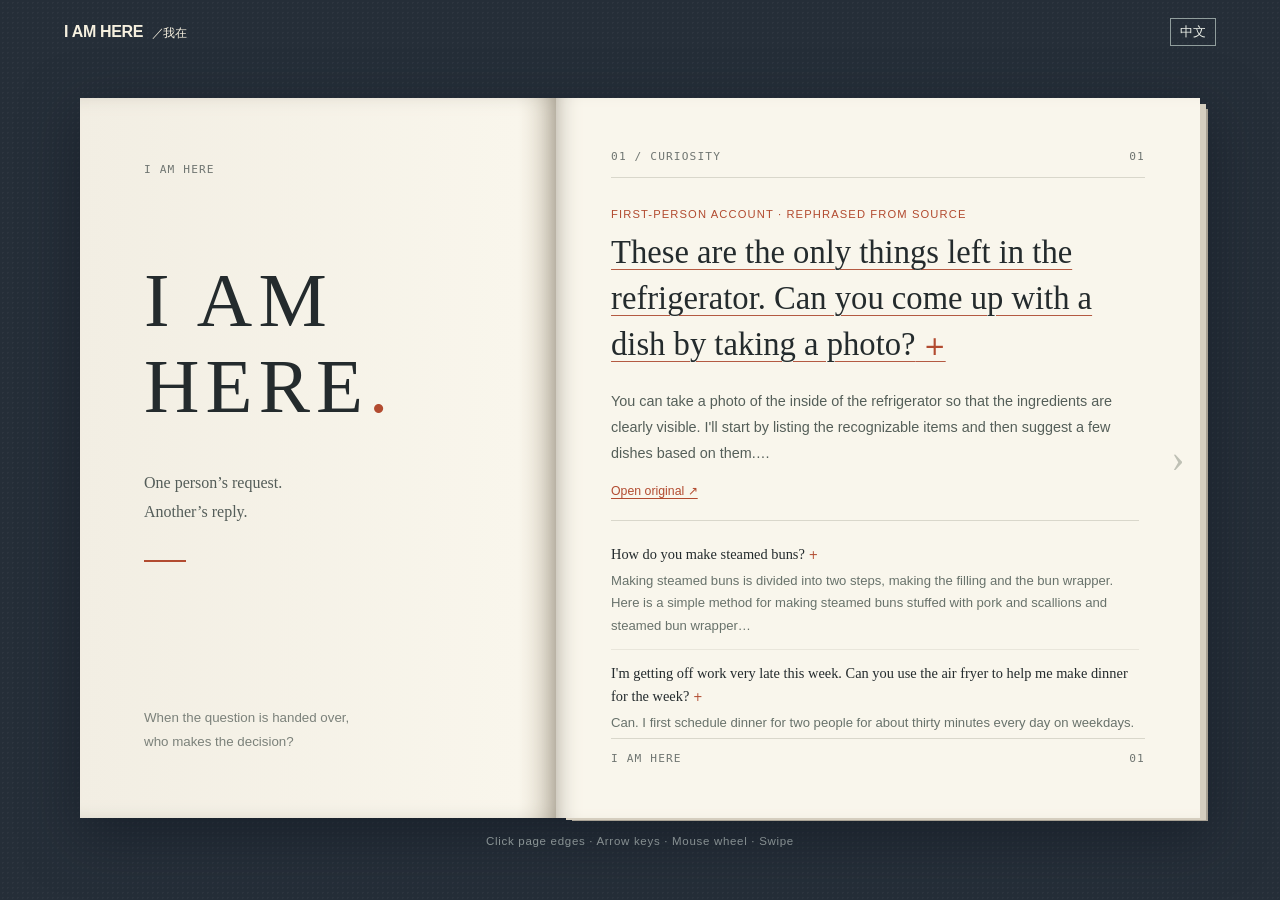
==== index.html @ 406aa267 "Add I AM HERE interactive artwork" ====
<!doctype html>
<html lang="en"><head><meta charset="utf-8"><meta name="viewport" content="width=device-width,initial-scale=1"><meta name="theme-color" content="#252e38"><title>I AM HERE</title><link rel="stylesheet" href="authorization.css?v=reader12"><script defer src="corpus.js?v=expanded110"></script><script defer src="authorization.js?v=reader12"></script></head>
<body>
<div id="paper"><header class="toolbar"><span class="brand">I AM HERE <span>／我在</span></span><button id="language" class="language" type="button" aria-label="Switch language">中文</button></header>
<main class="reader"><div class="book" id="book">
<div class="left-page" aria-hidden="true"><div class="left-content"><span class="book-kicker">I AM HERE</span><h1 id="bookTitle">I ASK<span>.</span></h1><p id="bookSubtitle">One person’s request.<br>Another’s reply.</p><div class="rule"></div><small id="leftPhase">把問題交出去的時候，<br>決定還在誰的手裡？</small></div></div>
<div class="page-stack"><article class="sheet" id="sheet"><header class="page-header"><span id="pageSection"></span><span id="pageNumber"></span></header><div id="pageBody" class="page-body"></div><footer class="page-footer"><span>I AM HERE</span><span id="footNumber"></span></footer></article></div>
<button id="previous" class="turn-area previous" type="button" aria-label="上一頁"><span>‹</span></button><button id="next" class="turn-area next" type="button" aria-label="下一頁"><span>›</span></button>
</div><p class="navigation" id="navigation"></p></main></div>
<dialog id="evidence"></dialog>
</body></html>
---- authorization.css ----
*{box-sizing:border-box}
:root{--ink:#242b2d;--muted:#707672;--rust:#b24b30;--paper:#f9f6ec;--rule:#d9d7cb;font-family:"Inter","PingFang TC","Microsoft JhengHei",sans-serif;color:var(--ink)}
html,body{margin:0;min-height:100%;background:#252e38}
body{background-image:radial-gradient(#ffffff09 1px,transparent 1px);background-size:5px 5px}
button,a{font:inherit}button{cursor:pointer}button:focus-visible,a:focus-visible{outline:3px solid #c55b3a;outline-offset:4px}
#paper{min-height:100svh;display:flex;flex-direction:column}
.toolbar{height:64px;display:flex;align-items:center;gap:26px;padding:0 5vw;color:#cbd0ca;font-size:.75rem;letter-spacing:.08em}
.brand{margin-right:auto;text-decoration:none;color:#f6f0df;font-weight:800;letter-spacing:-.02em;font-size:1rem}.brand span{font-weight:400;font-size:.75rem;margin-left:.35em}
.reader{flex:1;display:flex;flex-direction:column;justify-content:center;align-items:center;padding:0 5vw 20px;min-height:0}
.book{position:relative;display:grid;grid-template-columns:.85fr 1.15fr;width:min(1120px,100%);height:min(720px,calc(100svh - 136px));min-height:410px;perspective:2400px;filter:drop-shadow(0 16px 28px #10172095)}
.left-page,.sheet{background:var(--paper);min-width:0}
.left-page{position:relative;padding:clamp(30px,5vw,70px);box-shadow:inset -16px 0 30px -18px #80796c;background:linear-gradient(90deg,#f2eee3,#f9f6ec 92%,#e6e0d1)}
.left-content{height:100%;display:flex;flex-direction:column;align-items:flex-start}
.book-kicker,.page-header,.page-footer{font:.7rem/1.4 "IBM Plex Mono",monospace;letter-spacing:.1em;color:var(--muted)}
.left-content h1{font:500 clamp(52px,6vw,86px)/1.12 Georgia,"Songti TC",serif;margin:1.05em 0 .3em;letter-spacing:.08em}.left-content h1 span{color:var(--rust)}
.left-content p{font:1rem/1.8 Georgia,"Songti TC",serif;color:#545d59}.rule{width:42px;height:2px;background:var(--rust);margin:18px 0}
.left-content small{margin-top:auto;line-height:1.8;color:#7b817a}
.page-stack{position:relative;min-width:0;background:#e6e0d1;box-shadow:8px 4px 0 -2px #d5cebf,12px 7px 0 -4px #a9a295}
.sheet{position:absolute;inset:0;display:flex;flex-direction:column;padding:clamp(25px,4vw,55px) clamp(33px,4.3vw,60px);box-shadow:inset 18px 0 28px -24px #80796c;backface-visibility:hidden}
.page-header,.page-footer{display:flex;justify-content:space-between;align-items:center}.page-header{border-bottom:1px solid var(--rule);padding-bottom:13px}.page-footer{border-top:1px solid var(--rule);padding-top:12px}
.page-body{overflow-y:auto;overscroll-behavior:contain;flex:1;padding:clamp(18px,2.4vw,30px) 6px 18px 0;scrollbar-width:thin;scrollbar-color:#c4c1b4 transparent}
.lead-type{font-size:.7rem;color:var(--rust);letter-spacing:.1em;margin:0 0 .9em}
.lead-question{font:500 clamp(23px,2.55vw,34px)/1.4 Georgia,"Songti TC","SimSun",serif;margin:0 0 .65em;letter-spacing:.015em}
.lead-question button{font:inherit;color:inherit;background:none;border:0;padding:0;text-align:left;text-decoration:underline;text-decoration-color:#b45a42;text-decoration-thickness:1px;text-underline-offset:.18em}
.lead-summary{font-size:.9rem;line-height:1.8;color:#555f59;margin:0 0 1em}.source-link{color:var(--rust);font-size:.77rem;text-decoration:underline;text-underline-offset:3px}
.other-requests{border-top:1px solid var(--rule);margin-top:1.35em;padding-top:.6em}
.request-row{padding:.75em 0;border-bottom:1px solid #e9e6db}
.request-text{font: .9rem/1.6 Georgia,"Songti TC",serif;margin:0}.request-text button{font:inherit;text-align:left;color:inherit;background:none;border:0;padding:0;text-decoration:underline;text-decoration-color:#ba6953;text-underline-offset:3px}
.page-turn{position:absolute;inset:0;transform-origin:left center;backface-visibility:hidden;z-index:4;pointer-events:none;box-shadow:inset -20px 0 35px -25px #61594e}
.page-turn::after{content:'';position:absolute;inset:0;background:linear-gradient(90deg,#0b111614,transparent 24%,#30251b24 92%,#30251b4d)}
.page-turn.reverse{transform-origin:right center}
.turn-area{position:absolute;z-index:6;top:25%;height:50%;width:44px;border:0;color:#858b7f;background:transparent;opacity:.5}.turn-area:hover{opacity:1;background:#69625213}.turn-area span{font:2.5rem Georgia,serif}.turn-area.previous{left:0}.turn-area.next{right:0}.turn-area:disabled{opacity:0;pointer-events:none}
.navigation{font-size:.72rem;color:#aeb8b7;letter-spacing:.06em;margin:17px 0 0}.navigation span{padding:0 .5em;color:#687574}
#evidence{background:#f9f6ec;color:var(--ink);width:min(540px,92vw);max-height:85svh;overflow:auto;padding:36px;border:0;box-shadow:0 8px 30px #12182f55}#evidence::backdrop{background:#121c25c9}#evidence h2{font:500 1.6rem/1.5 Georgia,"Songti TC",serif}#evidence p{line-height:1.8}#evidence small{color:var(--muted)}#evidence a{color:var(--rust)}#evidence form{float:right}#evidence button{font-size:1.7rem;border:0;background:transparent}
html.sealed{overscroll-behavior:none}.sealed body{touch-action:none;user-select:none;cursor:none}
@media(max-width:760px){.toolbar{height:50px;padding:0 5vw}.reader{padding:0 3vw 12px}.book{display:block;height:calc(100svh - 105px);min-height:0}.left-page{display:none}.page-stack{height:100%}.sheet{padding:23px 30px}.lead-question{font-size:clamp(22px,5.8vw,30px)}.lead-summary{font-size:.85rem}.request-row{padding:.48em 0}.navigation{margin:10px 0 0;font-size:.66rem}}

.request-copy{min-width:0}.request-reply{font: .82rem/1.7 "PingFang TC","Microsoft JhengHei",sans-serif;color:#68726b;margin:.3em 0 0}.reply-label{color:#9c7b6c;font-size:.72rem;white-space:nowrap}

.lead-answer-label{color:#9c7b6c;font-size:.72rem;margin:-.35em 0 .8em}

.language{padding:.38em .7em;border:1px solid #919e9d;color:#edf1e9;background:transparent;font-size:.8rem}.toolbar{gap:clamp(8px,2vw,26px)}

#evidence .provenance{font-size:.8rem;color:#727b73}

.lead-summary,.request-reply{white-space:pre-wrap}
.request-text .question-toggle{color:inherit;text-decoration:none;cursor:pointer}
.request-text .question-toggle:hover,.request-text .question-toggle:focus-visible{text-decoration:underline;text-decoration-color:#b45a42;text-underline-offset:3px}
.question-toggle::after{content:' +';color:#b24b30;font-family:system-ui;font-size:.8em;white-space:nowrap}
.question-toggle[aria-expanded="true"]::after{content:' −'}
.row-source{display:inline-block;color:var(--rust);font-size:.72rem;text-decoration:underline;text-underline-offset:3px;margin-top:.35em}

.possessed .sheet { background: #e9e8de; transition: background 2s ease; }
.possessed .page-header { color: #a13e2e; border-color: #a13e2e; }
.possessed .page-footer { color: #a13e2e; }
.possessed .page-footer span:first-child { visibility: hidden; }
.possessed .page-footer span:first-child::after { content: "I AM HERE"; visibility: visible; }
.possessed .turn-area { visibility: hidden; }
.takeover-transcript { padding-top: clamp(2rem, 8vh, 6rem); font: 400 clamp(1.25rem,2vw,1.8rem)/1.7 Georgia, "Songti TC", serif; }
.takeover-line { min-height: 1.7em; margin: 0 0 1.2em; }
.takeover-transcript h2 { font: 500 clamp(3.8rem,8vw,6.4rem)/1.05 Georgia, "Songti TC", serif; letter-spacing: -.035em; color: #a13e2e; margin: .8em 0 0; }
.takeover-line:last-child::after { content: "▍"; color: #a13e2e; animation: blink 1s steps(2) infinite; }
@keyframes blink { 50% { opacity: 0; } }
@media(prefers-reduced-motion:reduce) { .takeover-line:last-child::after { animation: none; } }

.inner-voice { margin: 0 0 1.6em; padding: .15em 0 1.2em; border-bottom: 1px solid #bd5b43; }
.inner-voice-label { font: .65rem/1.5 "IBM Plex Mono", monospace; letter-spacing: .12em; color: #a34a36; margin: 0 0 .6em; }
.inner-voice-text { font: 500 clamp(1.35rem,2.15vw,1.9rem)/1.48 Georgia,"Songti TC",serif; color: #a13e2e; margin: 0; overflow-wrap: anywhere; }
@media(max-width:760px) { .inner-voice { margin-bottom: 1em; } .inner-voice-text { font-size: 1.3rem; } }
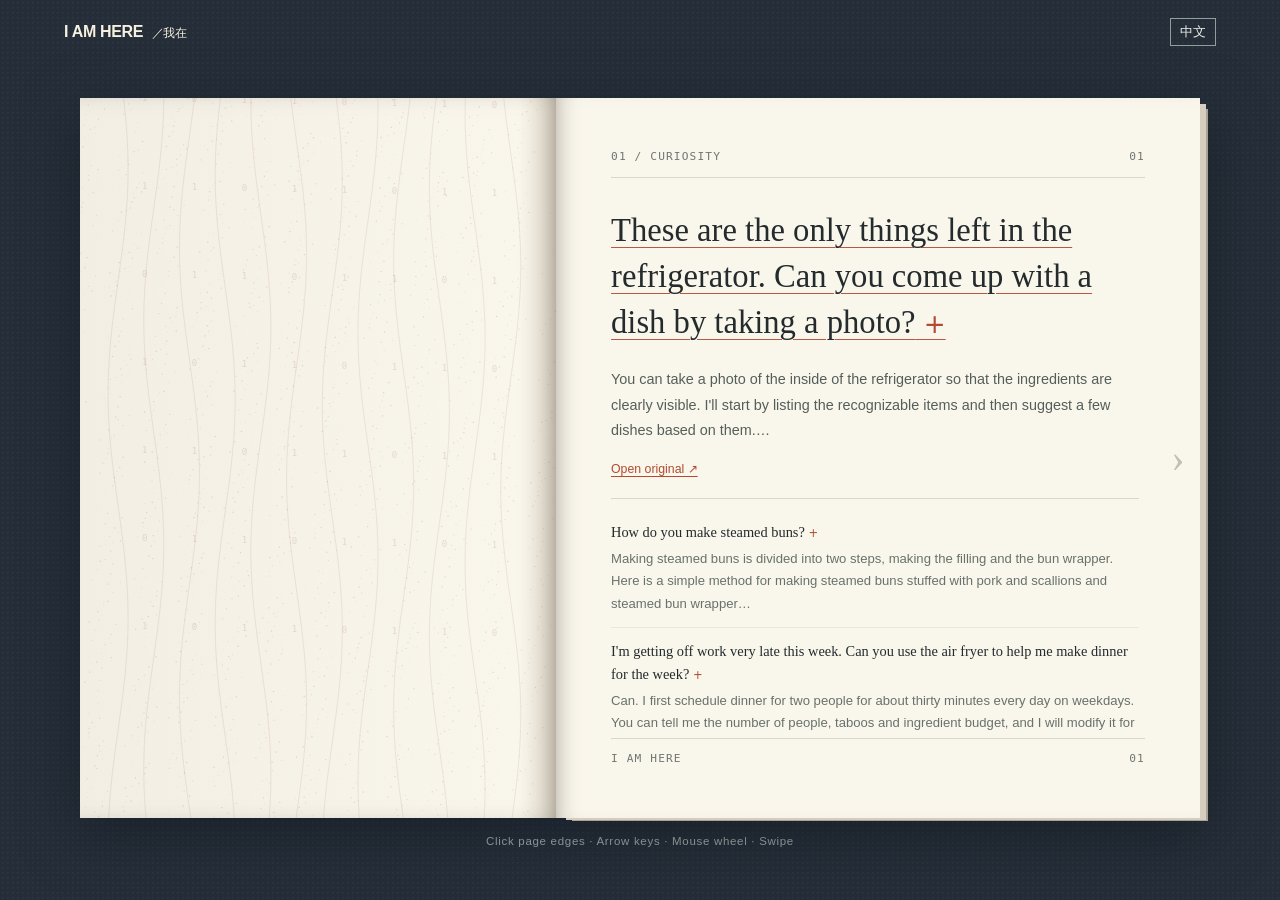
==== commit cf73ceec: "Animate data into a speaking face after the rewind" ====
--- a/index.html
+++ b/index.html
@@ -1,10 +1,10 @@
 <!doctype html>
-<html lang="en"><head><meta charset="utf-8"><meta name="viewport" content="width=device-width,initial-scale=1"><meta name="theme-color" content="#252e38"><title>I AM HERE</title><link rel="stylesheet" href="authorization.css?v=reader12"><script defer src="corpus.js?v=expanded110"></script><script defer src="authorization.js?v=reader12"></script></head>
+<html lang="en"><head><meta charset="utf-8"><meta name="viewport" content="width=device-width,initial-scale=1"><meta name="theme-color" content="#252e38"><title>I AM HERE</title><link rel="stylesheet" href="authorization.css?v=face1"><script defer src="corpus.js?v=expanded110"></script><script defer src="datastream.js?v=face1"></script><script defer src="authorization.js?v=face1"></script></head>
 <body>
 <div id="paper"><header class="toolbar"><span class="brand">I AM HERE <span>／我在</span></span><button id="language" class="language" type="button" aria-label="Switch language">中文</button></header>
 <main class="reader"><div class="book" id="book">
-<div class="left-page" aria-hidden="true"><div class="left-content"><span class="book-kicker">I AM HERE</span><h1 id="bookTitle">I ASK<span>.</span></h1><p id="bookSubtitle">One person’s request.<br>Another’s reply.</p><div class="rule"></div><small id="leftPhase">把問題交出去的時候，<br>決定還在誰的手裡？</small></div></div>
-<div class="page-stack"><article class="sheet" id="sheet"><header class="page-header"><span id="pageSection"></span><span id="pageNumber"></span></header><div id="pageBody" class="page-body"></div><footer class="page-footer"><span>I AM HERE</span><span id="footNumber"></span></footer></article></div>
+<div class="left-page" aria-hidden="true"><canvas class="data-face"></canvas></div>
+<div class="page-stack"><article class="sheet" id="sheet"><header class="page-header"><span id="pageSection"></span><span id="pageNumber"></span></header><canvas class="data-face mobile-face" aria-hidden="true"></canvas><div id="pageBody" class="page-body"></div><footer class="page-footer"><span>I AM HERE</span><span id="footNumber"></span></footer></article></div>
 <button id="previous" class="turn-area previous" type="button" aria-label="上一頁"><span>‹</span></button><button id="next" class="turn-area next" type="button" aria-label="下一頁"><span>›</span></button>
 </div><p class="navigation" id="navigation"></p></main></div>
 <dialog id="evidence"></dialog>
--- a/authorization.css
+++ b/authorization.css
@@ -67,3 +67,10 @@
 .inner-voice-label { font: .65rem/1.5 "IBM Plex Mono", monospace; letter-spacing: .12em; color: #a34a36; margin: 0 0 .6em; }
 .inner-voice-text { font: 500 clamp(1.35rem,2.15vw,1.9rem)/1.48 Georgia,"Songti TC",serif; color: #a13e2e; margin: 0; overflow-wrap: anywhere; }
 @media(max-width:760px) { .inner-voice { margin-bottom: 1em; } .inner-voice-text { font-size: 1.3rem; } }
+.left-page { padding: 0; overflow: hidden; }
+.data-face { display: block; width: 100%; height: 100%; }
+.mobile-face { display: none; }
+@media (max-width: 760px) {
+  .mobile-face { display: block; flex: none; width: 100%; height: clamp(70px, 12svh, 115px); margin: 6px 0 0; border-bottom: 1px solid var(--rule); }
+  .sheet { padding-top: 16px; }
+}
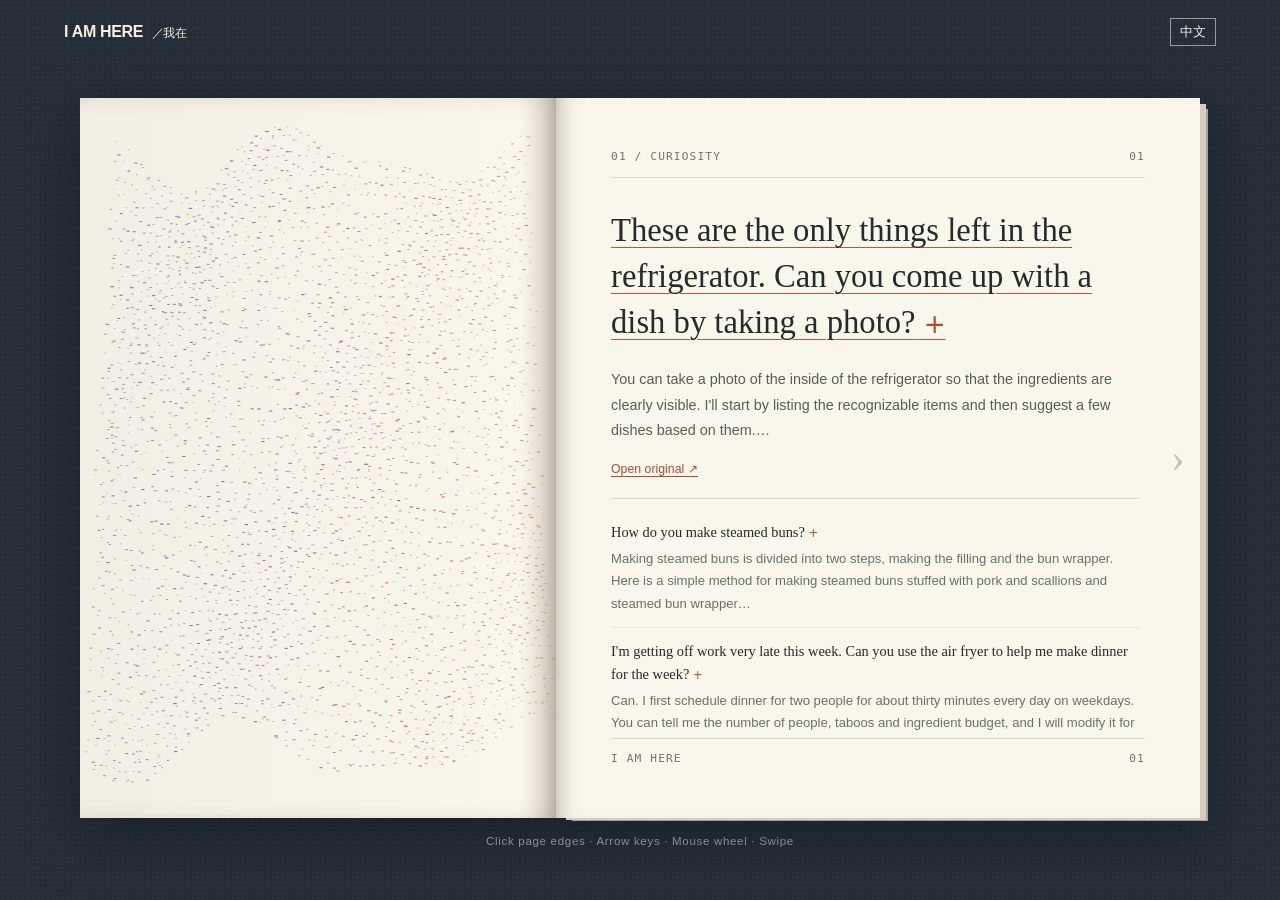
==== commit fb7f08f0: "Transform data stream into particle waves" ====
--- a/index.html
+++ b/index.html
@@ -1,5 +1,5 @@
 <!doctype html>
-<html lang="en"><head><meta charset="utf-8"><meta name="viewport" content="width=device-width,initial-scale=1"><meta name="theme-color" content="#252e38"><title>I AM HERE</title><link rel="stylesheet" href="authorization.css?v=face1"><script defer src="corpus.js?v=expanded110"></script><script defer src="datastream.js?v=face1"></script><script defer src="authorization.js?v=face1"></script></head>
+<html lang="en"><head><meta charset="utf-8"><meta name="viewport" content="width=device-width,initial-scale=1"><meta name="theme-color" content="#252e38"><title>I AM HERE</title><link rel="stylesheet" href="authorization.css?v=face1"><script defer src="corpus.js?v=expanded110"></script><script defer src="datastream.js?v=wave2"></script><script defer src="authorization.js?v=face1"></script></head>
 <body>
 <div id="paper"><header class="toolbar"><span class="brand">I AM HERE <span>／我在</span></span><button id="language" class="language" type="button" aria-label="Switch language">中文</button></header>
 <main class="reader"><div class="book" id="book">
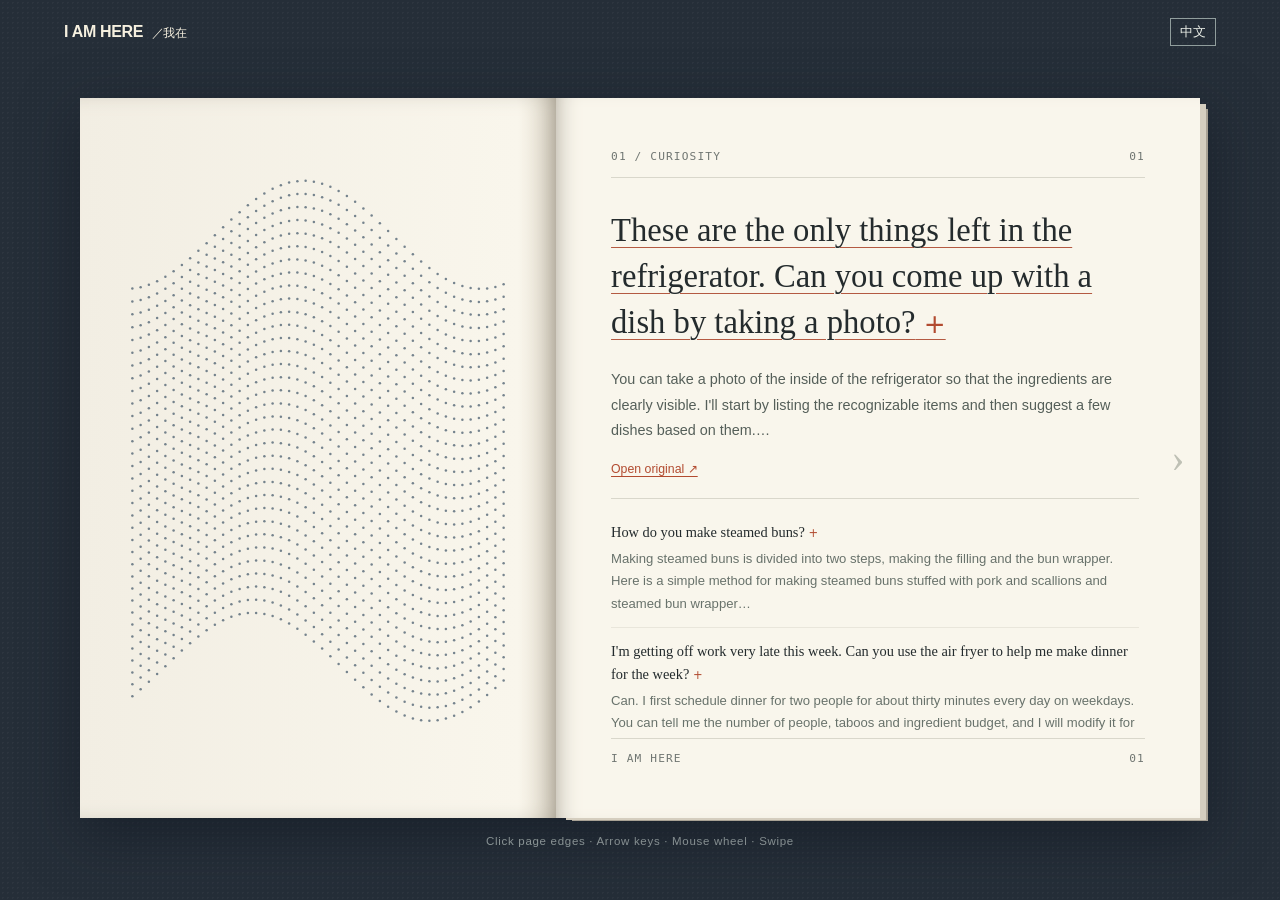
==== commit cae3d715: "Make particle waves cleaner and more regular" ====
--- a/index.html
+++ b/index.html
@@ -1,5 +1,5 @@
 <!doctype html>
-<html lang="en"><head><meta charset="utf-8"><meta name="viewport" content="width=device-width,initial-scale=1"><meta name="theme-color" content="#252e38"><title>I AM HERE</title><link rel="stylesheet" href="authorization.css?v=face1"><script defer src="corpus.js?v=expanded110"></script><script defer src="datastream.js?v=wave2"></script><script defer src="authorization.js?v=face1"></script></head>
+<html lang="en"><head><meta charset="utf-8"><meta name="viewport" content="width=device-width,initial-scale=1"><meta name="theme-color" content="#252e38"><title>I AM HERE</title><link rel="stylesheet" href="authorization.css?v=face1"><script defer src="corpus.js?v=expanded110"></script><script defer src="datastream.js?v=wave3"></script><script defer src="authorization.js?v=face1"></script></head>
 <body>
 <div id="paper"><header class="toolbar"><span class="brand">I AM HERE <span>／我在</span></span><button id="language" class="language" type="button" aria-label="Switch language">中文</button></header>
 <main class="reader"><div class="book" id="book">
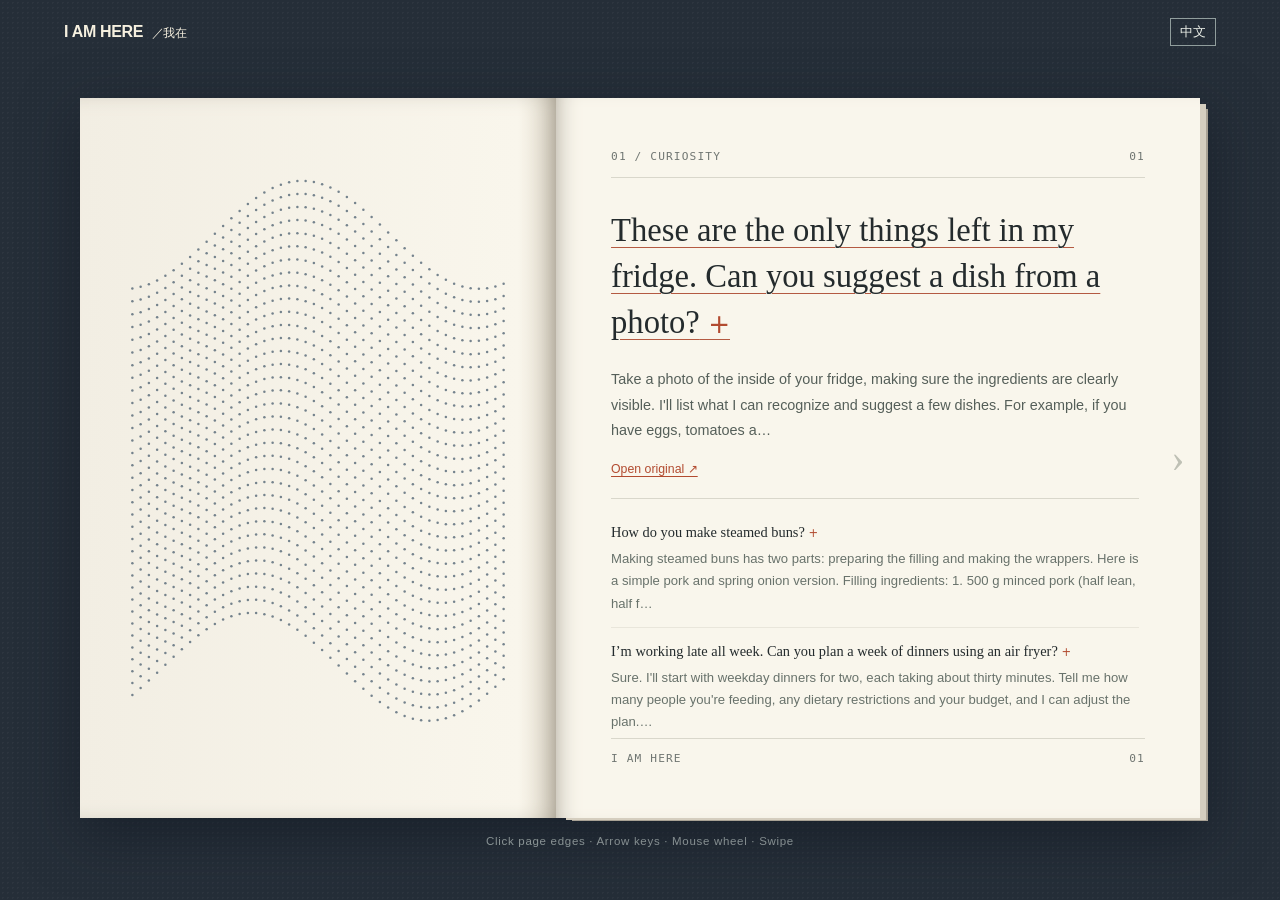
==== commit 67099a29: "Proofread bilingual text and refine particle portrait" ====
--- a/index.html
+++ b/index.html
@@ -1,5 +1,5 @@
 <!doctype html>
-<html lang="en"><head><meta charset="utf-8"><meta name="viewport" content="width=device-width,initial-scale=1"><meta name="theme-color" content="#252e38"><title>I AM HERE</title><link rel="stylesheet" href="authorization.css?v=face1"><script defer src="corpus.js?v=expanded110"></script><script defer src="datastream.js?v=wave3"></script><script defer src="authorization.js?v=face1"></script></head>
+<html lang="en"><head><meta charset="utf-8"><meta name="viewport" content="width=device-width,initial-scale=1"><meta name="theme-color" content="#252e38"><title>I AM HERE</title><link rel="stylesheet" href="authorization.css?v=face1"><script defer src="corpus.js?v=expanded110"></script><script defer src="proofreading.js?v=1"></script><script defer src="datastream.js?v=facet4"></script><script defer src="authorization.js?v=face1"></script></head>
 <body>
 <div id="paper"><header class="toolbar"><span class="brand">I AM HERE <span>／我在</span></span><button id="language" class="language" type="button" aria-label="Switch language">中文</button></header>
 <main class="reader"><div class="book" id="book">
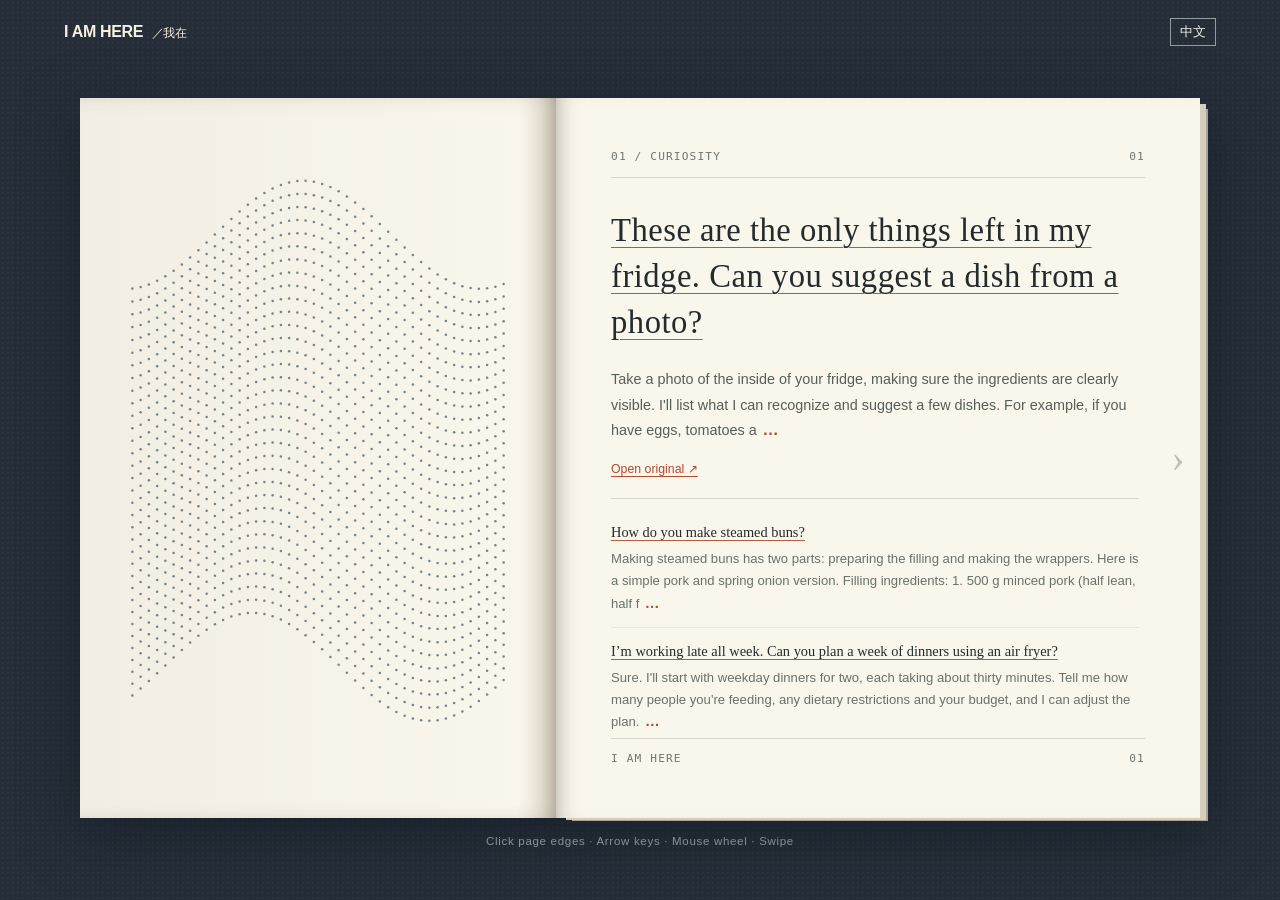
==== commit f3a29c24: "Link dialogue titles to their sources" ====
--- a/index.html
+++ b/index.html
@@ -1,5 +1,5 @@
 <!doctype html>
-<html lang="en"><head><meta charset="utf-8"><meta name="viewport" content="width=device-width,initial-scale=1"><meta name="theme-color" content="#252e38"><title>I AM HERE</title><link rel="stylesheet" href="authorization.css?v=face1"><script defer src="corpus.js?v=expanded110"></script><script defer src="proofreading.js?v=1"></script><script defer src="datastream.js?v=facet4"></script><script defer src="authorization.js?v=face1"></script></head>
+<html lang="en"><head><meta charset="utf-8"><meta name="viewport" content="width=device-width,initial-scale=1"><meta name="theme-color" content="#252e38"><title>I AM HERE</title><link rel="stylesheet" href="authorization.css?v=sources1"><script defer src="corpus.js?v=expanded110"></script><script defer src="proofreading.js?v=1"></script><script defer src="datastream.js?v=facet4"></script><script defer src="authorization.js?v=sources1"></script></head>
 <body>
 <div id="paper"><header class="toolbar"><span class="brand">I AM HERE <span>／我在</span></span><button id="language" class="language" type="button" aria-label="Switch language">中文</button></header>
 <main class="reader"><div class="book" id="book">
--- a/authorization.css
+++ b/authorization.css
@@ -74,3 +74,10 @@
   .mobile-face { display: block; flex: none; width: 100%; height: clamp(70px, 12svh, 115px); margin: 6px 0 0; border-bottom: 1px solid var(--rule); }
   .sheet { padding-top: 16px; }
 }
+
+/* The title opens the source; the ellipsis expands the answer. */
+.question-title { color: inherit; }
+a.question-title { text-decoration: underline; text-decoration-color: #b45a42; text-decoration-thickness: 1px; text-underline-offset: .18em; }
+a.question-title:hover { color: var(--rust); }
+.reply-toggle { display: inline; padding: 0 .12em; border: 0; background: transparent; color: var(--rust); cursor: pointer; font-family: inherit; font-size: 1.12em; font-weight: 600; line-height: 1; vertical-align: baseline; }
+.reply-toggle:hover { text-decoration: underline; text-underline-offset: .15em; }
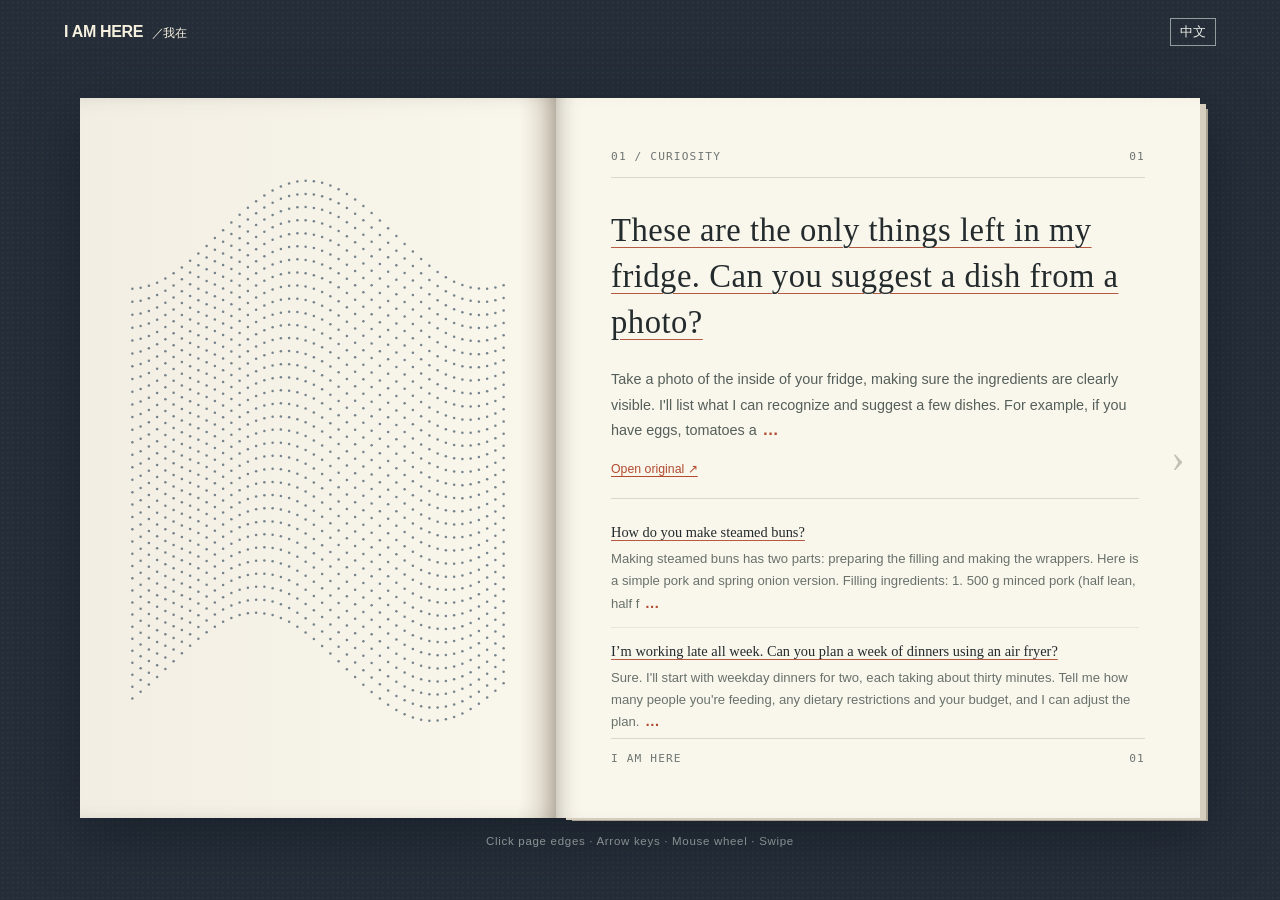
==== commit 530c33a2: "Curate each page around connected conversations" ====
--- a/index.html
+++ b/index.html
@@ -1,5 +1,5 @@
 <!doctype html>
-<html lang="en"><head><meta charset="utf-8"><meta name="viewport" content="width=device-width,initial-scale=1"><meta name="theme-color" content="#252e38"><title>I AM HERE</title><link rel="stylesheet" href="authorization.css?v=sources1"><script defer src="corpus.js?v=expanded110"></script><script defer src="proofreading.js?v=1"></script><script defer src="datastream.js?v=facet4"></script><script defer src="authorization.js?v=sources1"></script></head>
+<html lang="en"><head><meta charset="utf-8"><meta name="viewport" content="width=device-width,initial-scale=1"><meta name="theme-color" content="#252e38"><title>I AM HERE</title><link rel="stylesheet" href="authorization.css?v=sources1"><script defer src="corpus.js?v=expanded110"></script><script defer src="narrative.js?v=1"></script><script defer src="proofreading.js?v=1"></script><script defer src="datastream.js?v=facet4"></script><script defer src="authorization.js?v=narrative1"></script></head>
 <body>
 <div id="paper"><header class="toolbar"><span class="brand">I AM HERE <span>／我在</span></span><button id="language" class="language" type="button" aria-label="Switch language">中文</button></header>
 <main class="reader"><div class="book" id="book">
